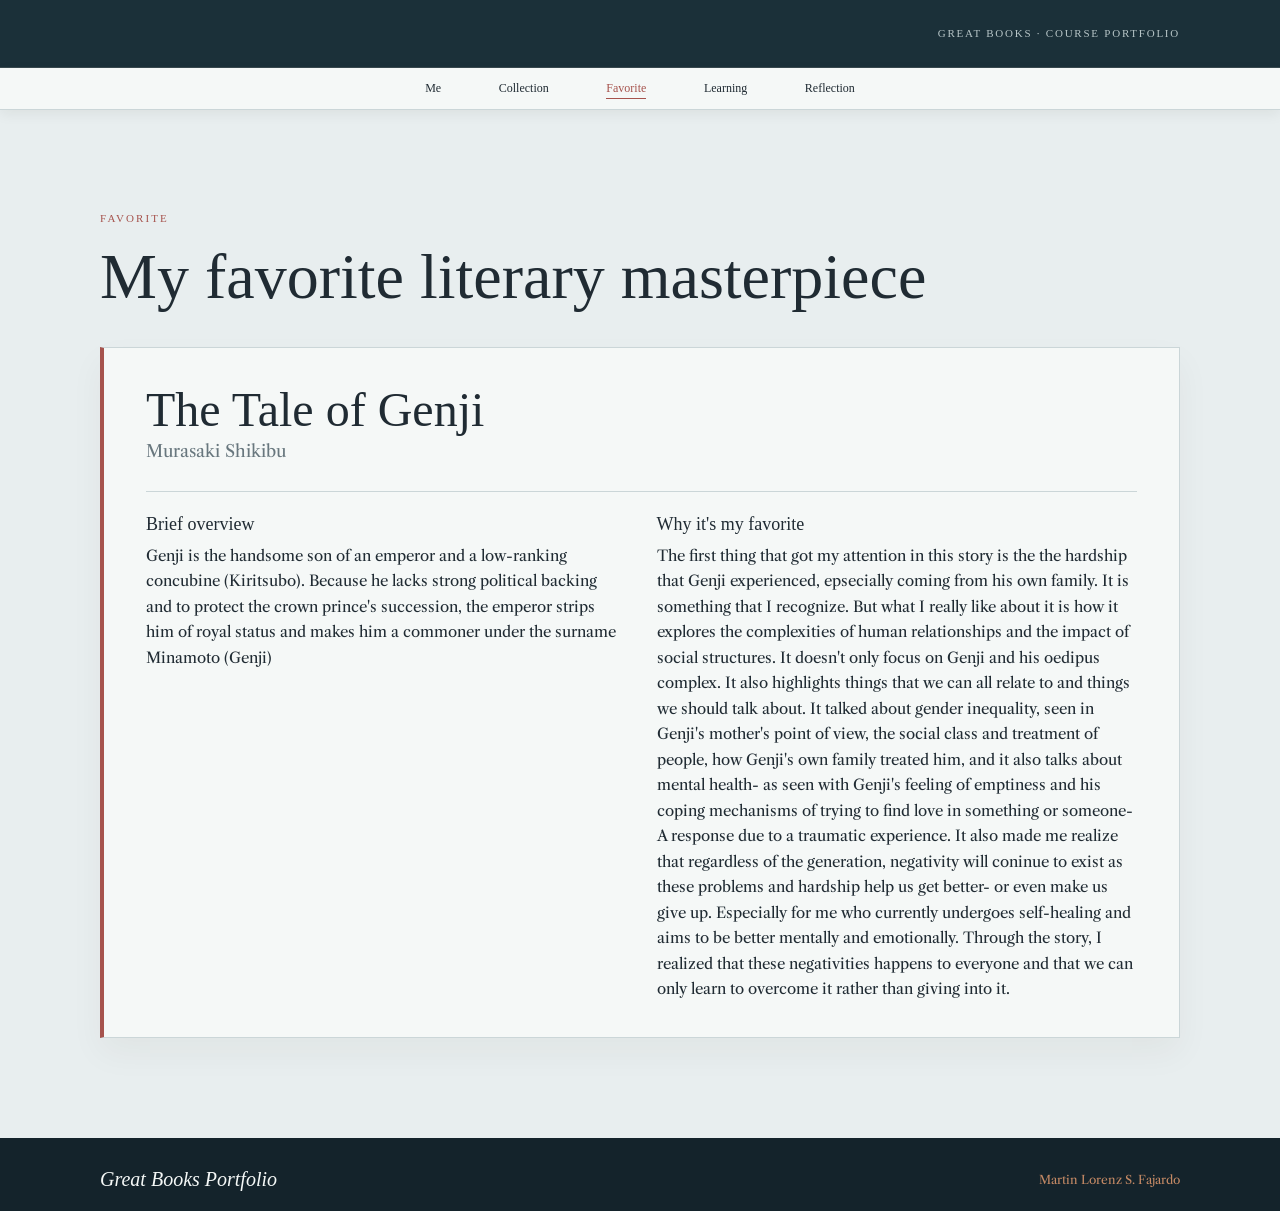
==== favorite.html @ 620ede54 "Add files via upload" ====
<!DOCTYPE html>
<html lang="en">

<head>
  <meta charset="utf-8">
  <meta name="viewport" content="width=device-width, initial-scale=1">
  <meta name="theme-color" content="#1b3039">
  <meta name="description"
    content="A Great Books course portfolio: literary analyses, a favorite masterpiece, and reflections on a reader's journey.">
  <title>My favorite masterpiece | Great Books Portfolio</title>
  <link rel="preconnect" href="https://fonts.googleapis.com">
  <link rel="preconnect" href="https://fonts.gstatic.com" crossorigin>
  <link
    href="https://fonts.googleapis.com/css2?family=IM+Fell+English:ital@0;1&family=Libre+Caslon+Text:ital,wght@0,400;0,700;1,400&display=swap"
    rel="stylesheet">
  <link rel="stylesheet" href="index.css">
</head>

<body>
  <div class="topline"><a href="index.html"><span>GREAT BOOKS · COURSE PORTFOLIO</span></a></div>

  <nav class="site-nav" aria-label="Portfolio sections">
    <a href="index.html"><span>Me</span></a>
    <a href="collection.html"><span>Collection</span></a>
    <a href="favorite.html" aria-current="page"><span>Favorite</span></a>
    <a href="learning.html"><span>Learning</span></a>
    <a href="reflection.html"><span>Reflection</span></a>
  </nav>

  <main>
    <section class="favorite section wrap" id="favorite">
      <div class="section-heading">
        <p class="eyebrow">Favorite</p>
        <h1 class="page-title">My favorite literary masterpiece</h1>
      </div>
      <div class="favorite-card">
        <h3>The Tale of Genji</h3>
        <p class="byline">Murasaki Shikibu</p>
        <div class="favorite-columns">
          <div>
            <h4>Brief overview</h4>
            <p>Genji is the handsome son of an emperor and a low-ranking concubine (Kiritsubo). Because he lacks strong political backing and to protect the crown prince's succession, the emperor strips him of royal status and makes him a commoner under the surname Minamoto (Genji)</p>
          </div>
          <div>
            <h4>Why it's my favorite</h4>
            <p>The first thing that got my attention in this story is the the hardship that Genji experienced, epsecially coming from his own family. It is something that I recognize. 
              But what I really like about it is how it explores the complexities of human relationships and the impact of social structures. It doesn't only focus on Genji and his
              oedipus complex. It also highlights things that we can all relate to and things we should talk about. It talked about gender inequality, seen in Genji's mother's
              point of view, the social class and treatment of people, how Genji's own family treated him, and it also talks about mental health- as seen with Genji's feeling of
              emptiness and his coping mechanisms of trying to find love in something or someone- A response due to a traumatic experience. It also made me realize that regardless of the
              generation, negativity will coninue to exist as these problems and hardship help us get better- or even make us give up. Especially for me who currently undergoes
              self-healing and aims to be better mentally and emotionally. Through the story, I realized that these negativities happens to everyone and that we can only learn to
              overcome it rather than giving into it.
            </p>
          </div>
        </div>
      </div>
    </section>
  </main>

  <footer>
    <div class="wrap footer-inner"><span>Great Books Portfolio</span><a>Martin Lorenz S. Fajardo</a></div>
  </footer>
</body>

</html>
---- index.css ----
:root {
    --paper: #e8eeef;
    --paper-light: #f5f8f7;
    --ink: #202b33;
    --muted: #68777e;
    --green: #1b3039;
    --green-soft: #294751;
    --gold: #c58a65;
    --red: #a6534d;
    --black: #14232b;
    --rule: #cbd6d8;
    box-sizing: border-box;
    scroll-behavior: smooth;
    scroll-padding-top: 76px
}

* {
    box-sizing: inherit
}

body {
    margin: 0;
    background: var(--paper);
    color: var(--ink);
    font: 17px/1.75 "Libre Caslon Text", Georgia, serif;
    min-height: 100vh;
    display: flex;
    flex-direction: column;
}

main {
    flex: 1;
}

h1,
h2,
h3,
h4,
p {
    margin-top: 0
}

h1,
h2,
h3 {
    font-family: "IM Fell English", Georgia, serif;
    font-weight: 400;
    line-height: 1.12
}

a {
    color: inherit
}

.wrap {
    width: min(1080px, calc(100% - 48px));
    margin-inline: auto
}

.masthead {
    min-height: 540px;
    background: linear-gradient(0deg, rgba(12, 24, 31, .82), rgba(12, 24, 31, .66)), url("images/bg.jpg") center 48% / cover no-repeat;
    color: var(--paper-light);
    position: relative;
    overflow: hidden
}

.masthead:after {
    content: "";
    position: absolute;
    width: 450px;
    height: 450px;
    border: 1px solid rgba(189, 156, 92, .18);
    border-radius: 50%;
    right: -120px;
    top: 52px;
    box-shadow: 0 0 0 34px rgba(189, 156, 92, .035), 0 0 0 70px rgba(189, 156, 92, .025)
}

a {
    text-decoration: none;
} 

.topline {
    background: var(--green);
    color: var(--paper-light);
    height: 68px;
    padding: 0 max(24px, calc((100% - 1080px)/2));
    display: flex;
    align-items: center;
    justify-content: flex-end;
    border-bottom: 1px solid rgba(238, 232, 216, .14);
    font: 11px/1.2 Georgia, serif;
    letter-spacing: .16em;
}

.wordmark {
    text-decoration: none;
    font: italic 20px "IM Fell English", Georgia, serif;
    letter-spacing: 0
}

.topline {
    background: var(--green);
}

.topline span {
    color: #b7c5c7
}

.hero {
    padding-top: 76px;
    padding-bottom: 54px;
    position: relative;
    z-index: 1
}

.eyebrow {
    margin: 0 0 14px;
    color: var(--red);
    font: 11px/1.5 Georgia, serif;
    letter-spacing: .19em;
    text-transform: uppercase
}

.masthead .eyebrow {
    color: var(--gold)
}

h1 {
    font-size: clamp(66px, 10vw, 116px);
    letter-spacing: -.045em;
    margin: 0 0 18px
}

h1 em {
    color: var(--gold);
    font-weight: 400
}

.intro {
    max-width: 460px;
    color: #d4e0e1;
    font-size: 18px;
    margin-bottom: 28px
}

.button {
    display: inline-flex;
    gap: 22px;
    align-items: center;
    padding: 10px 17px;
    border: 1px solid var(--gold);
    color: var(--paper-light);
    text-decoration: none;
    font-size: 14px
}

.button:hover {
    background: var(--gold);
    color: var(--green)
}

.site-nav {
    position: sticky;
    top: 0;
    z-index: 5;
    background: var(--paper-light);
    border-bottom: 1px solid var(--rule);
    display: flex;
    justify-content: center;
    gap: clamp(14px, 4.5vw, 62px);
    padding: 13px 20px;
    box-shadow: 0 4px 14px #241e1010
}

.site-nav a {
    text-decoration: none;
    color: var(--muted);
    font: 10px Georgia, serif;
    letter-spacing: .12em;
    white-space: nowrap
}

.site-nav a span {
    color: var(--ink);
    font-size: 12px;
    letter-spacing: 0
}

.site-nav a[aria-current="page"] span {
    color: var(--red);
    border-bottom: 1px solid var(--red);
    padding-bottom: 3px
}

.site-nav a:hover,
.site-nav a:focus-visible {
    color: var(--red)
}

.section {
    padding-top: 100px;
    padding-bottom: 100px
}

.section-heading {
    margin-bottom: 35px
}

.section-heading h2,
.learning h2 {
    font-size: clamp(40px, 6vw, 64px);
    margin-bottom: 12px
}

.section-intro {
    max-width: 590px;
    color: var(--muted);
    margin-bottom: 0
}

.profile-grid {
    display: grid;
    grid-template-columns: 240px 1fr;
    gap: 56px;
    align-items: start
}

.portrait {
    min-height: 300px;
    background: linear-gradient(145deg, #c8d5d5, #8da6a9);
    display: grid;
    place-items: center;
    border: 10px solid var(--paper-light);
    outline: 1px solid var(--rule);
    color: #40575c;
    text-align: center;
    font: 11px/1.7 Georgia, serif;
    letter-spacing: .2em
}

.profile-copy {
    max-width: 700px
}

.portrait img {
    display: block;
    width: 100%;
    height: 100%;
    object-fit: cover
}

.dropcap:first-letter {
    float: left;
    font: 62px/.8 "IM Fell English", Georgia, serif;
    color: var(--red);
    padding: 8px 10px 0 0
}

.details {
    margin: 28px 0 15px;
    border-top: 1px solid var(--rule)
}

.details div {
    display: grid;
    grid-template-columns: 130px 1fr;
    padding: 11px 0;
    border-bottom: 1px solid var(--rule)
}

dt {
    color: var(--muted);
    font: 11px Georgia, serif;
    letter-spacing: .12em;
    text-transform: uppercase
}

dd {
    margin: 0
}

.collection {
    background: var(--green);
    color: var(--paper-light)
}

.collection .eyebrow {
    color: var(--gold)
}

.collection .section-intro {
    color: #c1beae
}

.shelf {
    display: grid;
    gap: 34px;
    padding: 24px 12px 0;
    margin-top: 18px;
}

.shelf-row {
    display: grid;
    grid-template-columns: repeat(4, minmax(0, 1fr));
    align-items: end;
    justify-items: center;
    gap: clamp(10px, 3vw, 30px);
    padding: 0 8px 15px;
    border-bottom: 14px solid #40545a;
    box-shadow: 0 9px 12px -7px #0008;
    background: linear-gradient(to bottom, transparent calc(100% - 1px), #789096 calc(100% - 1px));
}

.book-cover {
    width: min(100%, 176px);
    aspect-ratio: 2 / 3;
    padding: 0;
    border: 0;
    border-radius: 4px;
    background: transparent;
    cursor: pointer;
    box-shadow: 0 8px 18px #0005;
    overflow: hidden;
    transition: transform .18s ease, box-shadow .18s ease
}

.book-cover img {
    display: block;
    width: 100%;
    height: 100%;
    object-fit: cover
}

.book-cover:hover,
.book-cover[aria-pressed=true] {
    transform: translateY(-8px);
    box-shadow: 0 14px 24px #0007
}

.book-cover[aria-pressed=true] {
    outline: 2px solid var(--gold);
    outline-offset: 3px
}

.reading-card {
    position: fixed;
    inset: 0;
    width: min(900px, calc(100% - 36px));
    max-width: none;
    max-height: min(82vh, 760px);
    margin: auto;
    overflow: auto;
    display: grid;
    grid-template-columns: minmax(190px, .8fr) 2fr;
    gap: 50px;
    padding: 36px 40px;
    background: var(--paper-light);
    color: var(--ink);
    border: 0;
    border-top: 3px solid var(--gold);
    box-shadow: 0 24px 80px #0008;
    min-height: 250px
}

.reading-card:not([open]) {
    display: none
}

.reading-card[open] {
    display: grid
}

.reading-content {
    display: contents
}

.reading-card::backdrop {
    background: rgba(8, 18, 23, .76);
    backdrop-filter: blur(3px)
}

.reading-close {
    position: absolute;
    top: 10px;
    right: 12px;
    z-index: 1;
    display: grid;
    place-items: center;
    width: 38px;
    height: 38px;
    border: 1px solid var(--rule);
    border-radius: 50%;
    background: var(--paper-light);
    color: var(--ink);
    font: 28px/1 Georgia, serif;
    cursor: pointer
}

.reading-close:hover,
.reading-close:focus-visible {
    background: var(--green);
    color: var(--paper-light)
}

.reading-close:focus-visible {
    outline: 3px solid var(--gold);
    outline-offset: 3px
}

.reading-meta h2 {
    font: 400 36px/1.12 "IM Fell English", Georgia, serif;
    margin: 7px 36px 7px 0
}

.reading-meta h3 {
    font-size: 36px;
    margin: 7px 0
}

.reading-meta .eyebrow {
    color: var(--red)
}

.reading-meta p {
    color: var(--muted);
    font-size: 14px
}

.reading-text p:last-child {
    margin-bottom: 0
}

.lens {
    font: italic 15px Georgia, serif;
    color: var(--red);
    margin: 2px 0 10px
}

.favorite-card {
    padding: 35px 42px;
    background: var(--paper-light);
    border: 1px solid var(--rule);
    border-left: 4px solid var(--red);
    box-shadow: 0 15px 32px #392b130c
}

.favorite-card h3 {
    font-size: 48px;
    margin-bottom: 0
}

.byline {
    color: var(--muted)
}

.favorite-columns {
    display: grid;
    grid-template-columns: 1fr 1fr;
    gap: 30px;
    margin-top: 24px;
    padding-top: 22px;
    border-top: 1px solid var(--rule)
}

.favorite-columns h4 {
    font: 18px "IM Fell English", Georgia, serif;
    font-weight: 500;
    margin-bottom: 8px
}

.favorite-columns p {
    font-size: 15px;
    line-height: 1.7;
    margin-bottom: 0
}

.learning {
    background: transparent
}

.learning-grid {
    display: grid;
    grid-template-columns: .9fr 1.1fr;
    gap: 78px
}

.learning h2 {
    font-size: clamp(48px, 7vw, 75px)
}

footer {
    background: var(--black);
    color: var(--paper-light);
    padding: 30px 0 20px
}

.footer-inner {
    display: flex;
    align-items: center;
    justify-content: space-between;
    gap: 20px;
    font-size: 13px
}

.footer-inner span:first-child {
    font: italic 20px "IM Fell English", Georgia, serif
}

.footer-inner span:nth-child(2) {
    color: #b7c5c7
}

.footer-inner a {
    color: var(--gold);
    font-size: 12px
}

.credits {
    max-width: 1080px;
    width: calc(100% - 48px);
    margin: 16px auto 0;
    padding-top: 14px;
    border-top: 1px solid #ffffff20;
    color: #b7c5c7;
    font-size: 12px
}

.site-nav a:focus-visible,
.button:focus-visible,
.book-cover:focus-visible {
    outline: 3px solid var(--gold);
    outline-offset: 4px
}

@media(max-width:700px) {
    .masthead {
        min-height: 500px
    }

    .topline {
        padding-inline: 20px
    }

    .topline span {
        font-size: 8px
    }

    .hero {
        padding-top: 74px
    }

    .site-nav {
        justify-content: flex-start;
        overflow-x: auto;
        gap: 24px
    }

    .section {
        padding-top: 70px;
        padding-bottom: 70px
    }

    .profile-grid {
        grid-template-columns: 1fr;
        gap: 30px
    }

    .portrait {
        min-height: 220px;
        width: min(100%, 300px)
    }

    .reading-card {
        grid-template-columns: 1fr;
        gap: 14px;
        padding: 54px 23px 27px
    }

    .shelf {
        gap: 26px;
        padding-inline: 0;
    }

    .shelf-row {
        gap: 12px;
        padding-inline: 0;
        border-bottom-width: 11px;
    }

    .reading-meta h3 {
        font-size: 32px
    }

    .favorite-card {
        padding: 27px 24px
    }

    .favorite-columns {
        grid-template-columns: 1fr;
        gap: 22px
    }

    .learning-grid {
        grid-template-columns: 1fr;
        gap: 12px
    }

    .footer-inner {
        align-items: flex-start;
        flex-direction: column;
        gap: 7px
    }
}

@media(prefers-reduced-motion:reduce) {
    :root {
        scroll-behavior: auto
    }

    *,
    *:before,
    *:after {
        transition: none !important;
        scroll-behavior: auto !important
    }
}

/* Multi-page additions */
.page-title {
    font-size: clamp(40px, 6vw, 64px);
    margin: 0 0 12px
}

.collection.section {
    min-height: 70vh
}

.contents-grid {
    display: flex;
    align-items: flex-end;
    gap: 22px;
    overflow-x: auto;
    padding: 18px 12px 0;
    border-bottom: 16px solid #40545a;
    box-shadow: 0 10px 14px -6px #172a3155
}

.contents-card {
    position: relative;
    flex: 1 0 168px;
    max-width: 210px;
    aspect-ratio: 2 / 3;
    display: flex;
    flex-direction: column;
    justify-content: center;
    gap: 8px;
    padding: 24px 20px 24px 32px;
    color: var(--paper-light);
    text-align: center;
    text-decoration: none;
    border-radius: 3px 6px 6px 3px;
    background:
        linear-gradient(90deg, #0006 0, #0006 3px, #ffffff1f 4px, #00000030 14px, #0000 24px),
        var(--book);
    box-shadow: 0 8px 16px #0004;
    transition: transform .18s ease, box-shadow .18s ease
}

.contents-card:before {
    content: "";
    position: absolute;
    inset: 12px 12px 12px 26px;
    border: 1px solid #c58a6599;
    pointer-events: none
}

.contents-card .eyebrow {
    margin: 0;
    color: var(--gold);
    font-size: 10px
}

.contents-card strong {
    font: 400 25px/1.15 "IM Fell English", Georgia, serif
}

.contents-card span:last-child {
    color: #e1e9e8;
    font-size: 12.5px;
    line-height: 1.55
}

.contents-card:hover,
.contents-card:focus-visible {
    transform: translateY(-10px);
    box-shadow: 0 16px 24px #0006
}

.topline a:focus-visible,
.contents-card:focus-visible {
    outline: 3px solid var(--gold);
    outline-offset: 4px
}

.page-title {
    letter-spacing: normal
}
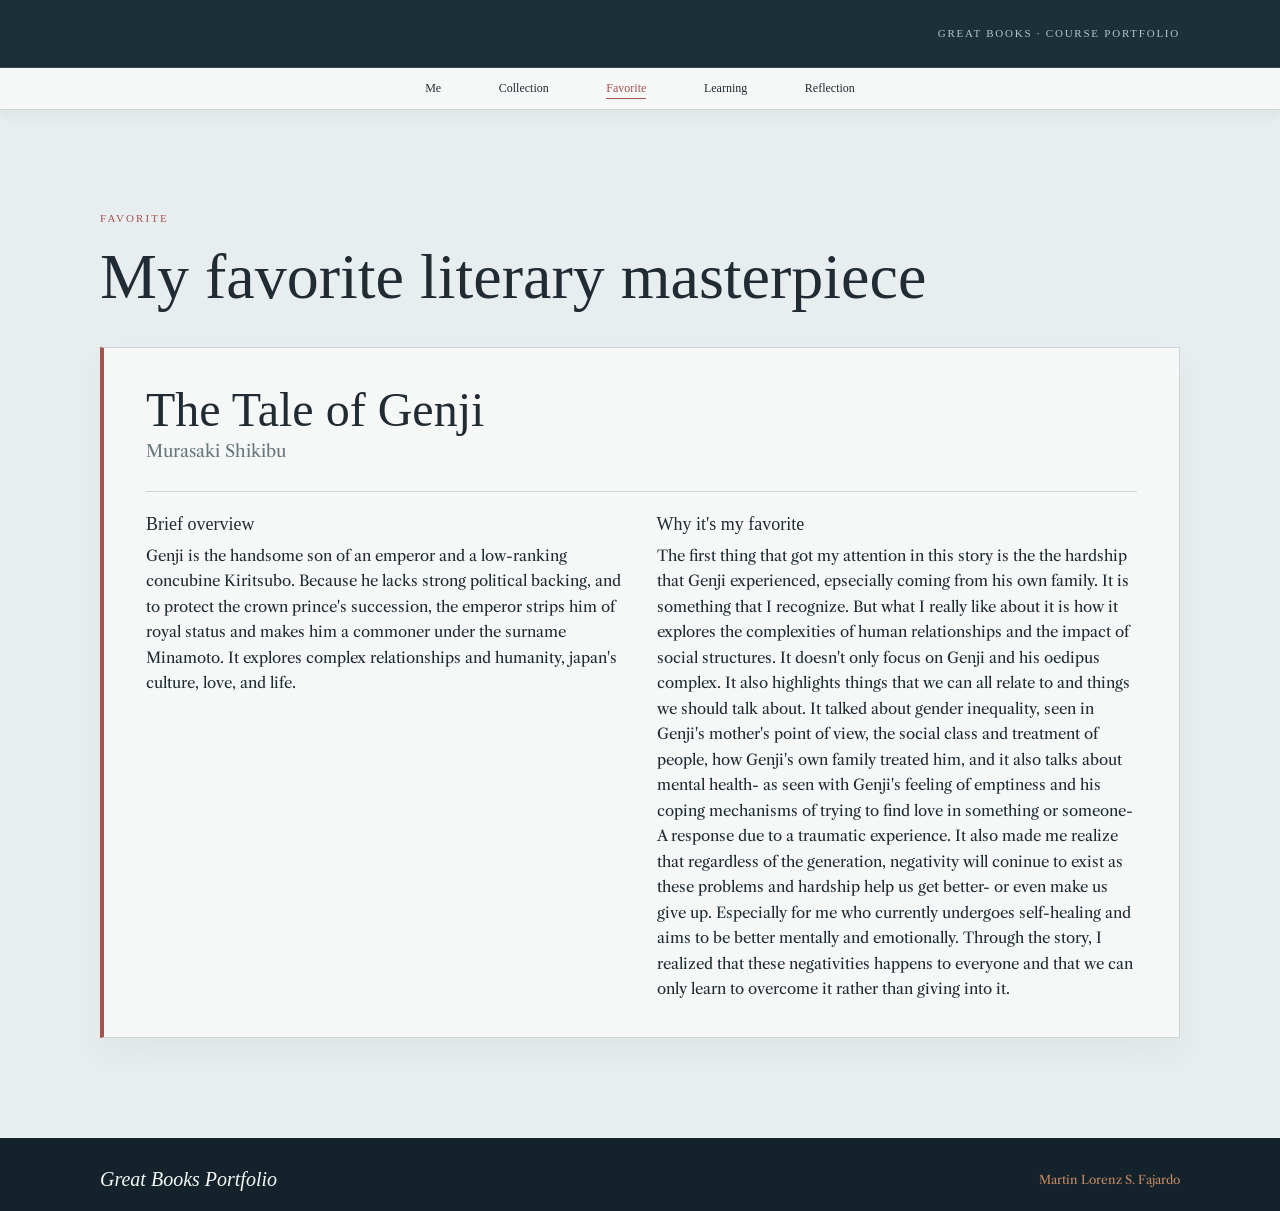
==== commit 54cfbfcb: "Update favorite.html" ====
--- a/favorite.html
+++ b/favorite.html
@@ -39,7 +39,7 @@
         <div class="favorite-columns">
           <div>
             <h4>Brief overview</h4>
-            <p>Genji is the handsome son of an emperor and a low-ranking concubine (Kiritsubo). Because he lacks strong political backing and to protect the crown prince's succession, the emperor strips him of royal status and makes him a commoner under the surname Minamoto (Genji)</p>
+            <p>Genji is the handsome son of an emperor and a low-ranking concubine Kiritsubo. Because he lacks strong political backing, and to protect the crown prince's succession, the emperor strips him of royal status and makes him a commoner under the surname Minamoto. It explores complex relationships and humanity, japan's culture, love, and life.</p>
           </div>
           <div>
             <h4>Why it's my favorite</h4>
--- a/index.css
+++ b/index.css
@@ -430,6 +430,12 @@
 
 .reading-text p:last-child {
     margin-bottom: 0
+}
+
+.analysis-label {
+    font: 15px Georgia, serif;
+    font-weight: 600;
+    margin: 20px 0 10px 0
 }
 
 .lens {
